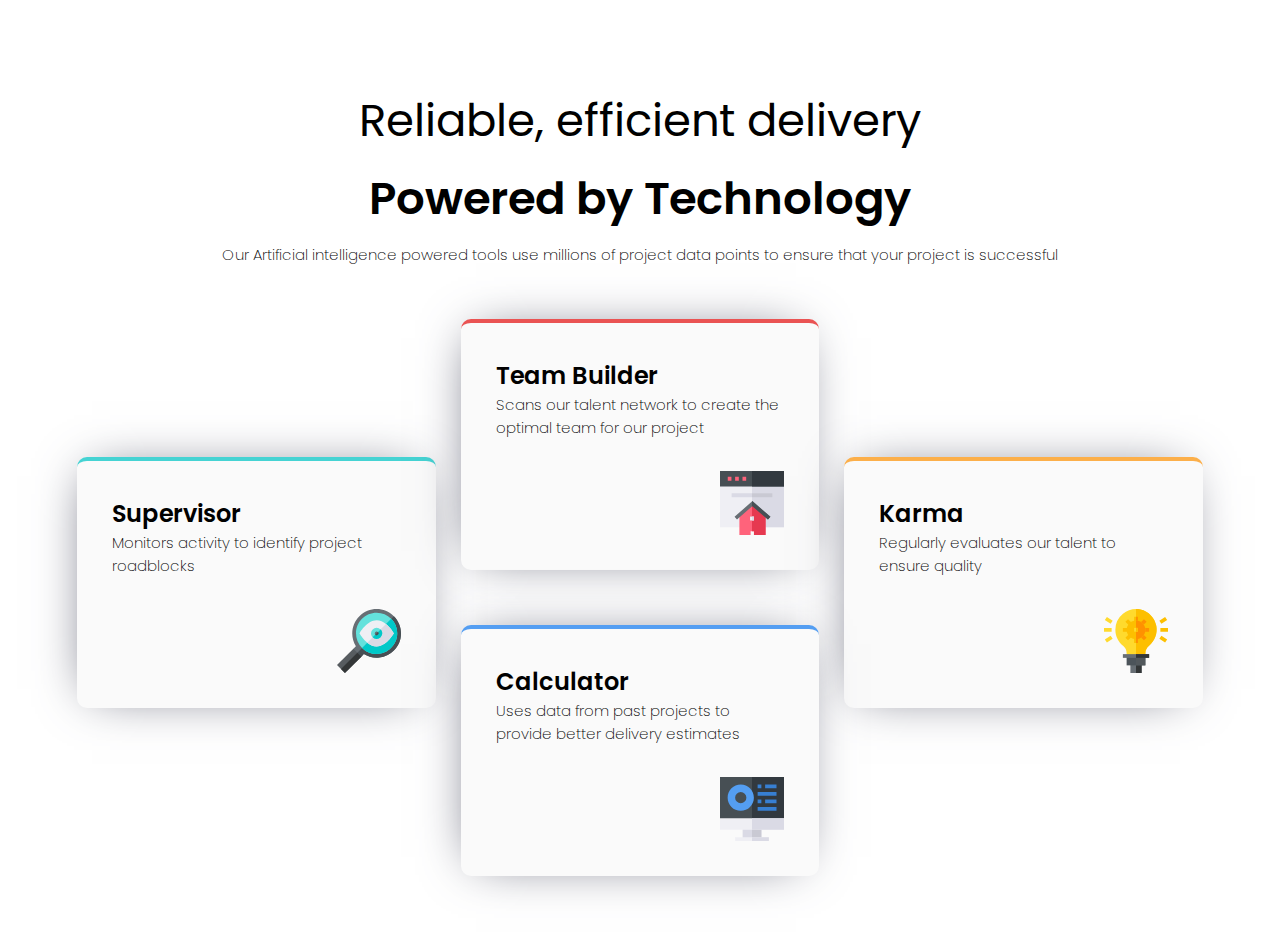
==== index.html @ 17b29aa9 "Remake the file structure" ====
<!DOCTYPE html>
<html lang="en">
<head>
    <meta charset="UTF-8">
    <meta name="viewport" content="width=device-width, initial-scale=1.0">
    <title>Document</title>
    <link rel="stylesheet" href="Scss/main.css">
    <!-- Import the corresponding Google font family  (Poppins) -->
    <link rel="preconnect" href="https://fonts.googleapis.com">
    <link rel="preconnect" href="https://fonts.gstatic.com" crossorigin>
    <link href="https://fonts.googleapis.com/css2?family=Poppins:wght@200;400;600&display=swap" rel="stylesheet">
</head>
<body>
    <header>
        <p class="header__text header__text--weight-400 header__text--medium-font">Reliable, efficient delivery</p>
        <p class="header__text header__text--weight-600 header__text--medium-font">Powered by Technology</p>
        <p class="header__text header__text--weight-200">Our Artificial intelligence powered tools use millions of project data points to ensure that your project is successful</p>
    </header>
    <main>
        <section class="card card--border-Cyan">
            <div class="card__title">Supervisor</div>
            <p class="card__text">Monitors activity to identify project roadblocks</p>
            <svg class="card__icon" xmlns="http://www.w3.org/2000/svg" width="64" height="64"><g fill="none"><path fill="#676E74" d="M56.842 7.158c-9.526-9.563-24.902-9.525-34.428 0-8.025 8.026-9.45 20.44-3.525 30.003l-2.513 2.55-1.356 6.144 4.214 4.214 5.093-2.408 2.512-2.55a24.254 24.254 0 0030.003-3.525c9.563-9.526 9.525-24.902 0-34.428z"/><path fill="#474F54" d="M24.327 47.661l2.512-2.55a24.254 24.254 0 0030.003-3.525c9.563-9.526 9.525-24.902 0-34.428l-40.26 40.26 2.652 2.651 5.093-2.408z"/><path fill="#64E1DC" d="M54.213 9.787a20.56 20.56 0 00-14.585-6.041C28.236 3.746 19 12.98 19 24.372a20.564 20.564 0 006.041 14.586 20.564 20.564 0 0014.586 6.04c11.392 0 20.626-9.234 20.626-20.626a20.56 20.56 0 00-6.041-14.585z"/><path fill="#00C8C8" d="M60.254 24.372a20.56 20.56 0 00-6.041-14.585l-29.17 29.17A20.564 20.564 0 0039.627 45c11.392 0 20.626-9.235 20.626-20.627z"/><path fill="#EFEFF4" d="M56.239 23.41c-.184-.307-2.98-4.914-7.281-8.368-2.63-2.113-5.822-3.796-9.33-3.796-9.242 0-16.314 11.669-16.61 12.165l-.576.961.575.961c.184.309 2.98 4.916 7.28 8.37 2.631 2.112 5.823 3.795 9.33 3.795 9.243 0 16.315-11.668 16.612-12.165l.574-.96-.574-.962z"/><path fill="#DADAE5" d="M56.239 25.333l.574-.96-.574-.962c-.184-.308-2.98-4.915-7.281-8.369l-18.66 18.66c2.63 2.113 5.822 3.796 9.33 3.796 9.242 0 16.314-11.668 16.61-12.165z"/><path fill="#64E1DC" d="M43.604 20.396a5.607 5.607 0 00-3.976-1.65 5.632 5.632 0 00-5.626 5.626c0 1.551.631 2.958 1.65 3.976a5.609 5.609 0 003.976 1.65 5.632 5.632 0 005.625-5.626c0-1.55-.63-2.957-1.649-3.976z"/><path fill="#00C8C8" d="M45.253 24.372c0-1.55-.63-2.957-1.649-3.976l-7.952 7.952a5.608 5.608 0 003.976 1.65 5.632 5.632 0 005.625-5.626z"/><path fill="#676E74" d="M40.954 23.046a1.876 1.876 0 10-1.326 3.2 1.876 1.876 0 001.326-3.2z"/><path fill="#474F54" d="M41.503 24.372c0-.517-.21-.986-.55-1.326l-2.65 2.652a1.876 1.876 0 003.2-1.326z"/><path fill="#575C60" d="M20.333 43.667l-3.957-3.957L0 56.049l3.975 3.976L7.951 64l16.376-16.339z"/><path fill="#333637" d="M24.327 47.661l-3.994-3.994L3.975 60.025 7.951 64z"/></g></svg>
        </section>
        <section class="card card--border-Red">
            <div class="card__title">Team Builder</div>
            <p class="card__text">Scans our talent network to create the optimal team for our project</p>
            <svg class="card__icon" xmlns="http://www.w3.org/2000/svg" width="64" height="64"><g fill="none"><path fill="#EFEFF4" d="M64 14.454v41.788H0V14.454l3.75-3.787h56.5z"/><path fill="#DADAE5" d="M64 14.454v41.788H32V10.667h28.25z"/><path fill="#474F54" d="M0 0h64v15.515H0z"/><path fill="#32393F" d="M32 0h32v15.515H32z"/><g fill="#FF637B"><path d="M7.758 5.818h3.685v3.879H7.758zM15.128 5.818h3.685v3.879h-3.685zM22.497 5.818h3.685v3.879h-3.685z"/></g><path fill="#FF637B" d="M45.576 42.245V64H34.355v-3.71h-3.74V64H19.394V42.245l11.37-9.275h3.105z"/><path fill="#DADAE5" d="M11.636 22.303h41.697v3.879H11.636z"/><path fill="#C9C9D3" d="M32 22.303h20.364v3.879H32z"/><path fill="#E63950" d="M45.576 42.245V64H33.939v-3.71H32V32.97h1.435z"/><path fill="#EFEFF4" d="M30.061 45.576h3.878v3.879h-3.878z"/><path fill="#DADAE5" d="M32 45.576h1.939v3.879H32z"/><path fill="#676E74" d="M50.424 45.779l-2.452 2.706-15.487-13.526-15.488 13.526-2.452-2.706 17.94-15.718z"/><path fill="#474F54" d="M32 30.061l18.424 15.718-2.518 2.706L32 34.959z"/></g></svg>
        </section>
        <section class="card card--border-Orange">
            <div class="card__title">Karma</div>
            <p class="card__text">Regularly evaluates our talent to ensure quality</p>
            <svg class="card__icon" xmlns="http://www.w3.org/2000/svg" width="64" height="64"><g fill="none"><path fill="#676E74" d="M26.375 52.625h11.25V64h-11.25z"/><path fill="#333637" d="M32 52.625h5.625V64H32z"/><path fill="#4C545A" d="M22.625 47h18.75v9.375h-18.75z"/><path fill="#52585C" d="M32 47h9.375v9.375H32z"/><path fill="#FFDA2D" d="M45.012 36.725c-2.325 1.913-3.637 4.612-3.637 7.425V47h-18.75v-2.85c0-2.85-1.238-5.512-3.3-7.125-5.062-3.938-7.95-9.862-7.95-16.275a20.585 20.585 0 017.613-16.013C22.7 1.737 27.238 0 32 0c1.462 0 2.962.15 4.425.45 8.1 1.688 14.475 8.45 15.9 16.663 1.275 7.5-1.425 14.85-7.313 19.612z"/><path fill="#FDBF00" d="M45.012 36.725c-2.325 1.913-3.637 4.612-3.637 7.425V47H32V0c1.462 0 2.962.15 4.425.45 8.1 1.688 14.475 8.45 15.9 16.663 1.275 7.5-1.425 14.85-7.313 19.612z"/><path fill="#676E74" d="M18.875 45.125h26.25v3.75h-26.25z"/><path fill="#FF9100" d="M39.956 10.143l2.651 2.651-3.979 3.978-2.651-2.651z"/><path fill="#FDBF00" d="M25.372 24.727l2.651 2.651-3.979 3.979-2.651-2.651zM30.125 28.25h3.75v5.625h-3.75z"/><path fill="#FF9100" d="M38.628 24.727l3.979 3.979-2.651 2.651-3.979-3.979zM39.5 18.875h5.625v3.75H39.5z"/><path fill="#FDBF00" d="M24.044 10.143l3.979 3.979-2.651 2.65-3.979-3.978zM18.875 18.875H24.5v3.75h-5.625zM30.125 7.625h3.75v5.625h-3.75z"/><g fill="#FFDA2D"><path d="M0 18.875h7.625v3.75H0zM6.585 14.81l-5.75-3.75 2.08-3.12 5.75 3.75zM2.915 33.56l-2.08-3.12 5.75-3.75 2.08 3.12z"/></g><path fill="#FDBF00" d="M56.375 18.875H64v3.75h-7.625zM61.085 33.56l-5.75-3.75 2.08-3.12 5.75 3.75zM57.415 14.81l-2.08-3.12 5.75-3.75 2.08 3.12z"/><path fill="#FF9100" d="M32 7.625h1.875v5.625H32zM32 28.25h1.875v5.625H32z"/><path fill="#333637" d="M32 45.125h13.125v3.75H32z"/><path fill="#FDBF00" d="M32 11.375c-5.175 0-9.375 4.2-9.375 9.375s4.2 9.375 9.375 9.375 9.375-4.2 9.375-9.375-4.2-9.375-9.375-9.375z"/><path fill="#FF9100" d="M32 30.125v-18.75c5.175 0 9.375 4.2 9.375 9.375s-4.2 9.375-9.375 9.375z"/><path fill="#FFDA2D" d="M30.125 18.875h3.75v3.75h-3.75z"/><path fill="#FDBF00" d="M32 18.875h1.875v3.75H32z"/></g></svg>
        </section>
        <section class="card card--border-Blue">
            <div class="card__title">Calculator</div>
            <p class="card__text">Uses data from past projects to provide better delivery estimates</p>
            <svg class="card__icon" xmlns="http://www.w3.org/2000/svg" width="64" height="64"><g fill="none"><path fill="#474F54" d="M64 0v41.25l-3.75 3.875H3.75L0 41.25V0z"/><path fill="#32393F" d="M64 0v41.25l-3.75 3.875H32V0z"/><path fill="#DADAE5" d="M22.625 50.875h18.75v11.25h-18.75z"/><path fill="#C9C9D3" d="M32 50.875h9.375v11.25H32z"/><path fill="#EFEFF4" d="M0 41.25h64v11.5H0z"/><path fill="#DADAE5" d="M32 41.25h32v11.5H32z"/><path fill="#EFEFF4" d="M15.125 60.25h33.75V64h-33.75z"/><path fill="#DADAE5" d="M32 60.25h16.875V64H32z"/><path fill="#549EF2" d="M20.75 7.5c-7.236 0-13.125 5.889-13.125 13.125S13.514 33.75 20.75 33.75s13.125-5.889 13.125-13.125S27.986 7.5 20.75 7.5zm0 18.75a5.631 5.631 0 01-5.625-5.625A5.631 5.631 0 0120.75 15a5.631 5.631 0 015.625 5.625 5.631 5.631 0 01-5.625 5.625z"/><g fill="#377FD2"><path d="M45.125 7.5H56.5v3.75H45.125zM37.625 7.5h3.75v3.75h-3.75zM45.125 22.5H56.5v3.75H45.125zM37.625 22.5h3.75v3.75h-3.75zM37.625 15H56.5v3.75H37.625zM37.625 30H56.5v3.75H37.625z"/></g></g></svg>
        </section>
    </main>
</body>
</html>
---- Scss/main.css ----
* {
  box-sizing: border-box;
}

body, p {
  margin: 0;
}

body {
  font-family: 'Poppins', sans-serif;
  font-size: 15px;
  padding: clamp(2.5rem, 6vw, 9.5rem);
  background-color: white;
}

header {
  margin-bottom: 3.3rem;
  text-align: center;
}
header .header__text--weight-400 {
  font-weight: 400;
}
header .header__text--weight-600 {
  font-weight: 600;
}
header .header__text--weight-200 {
  font-weight: 200;
}
header > :not(:last-child) {
  margin: 10px;
}
header .header__text--medium-font {
  font-size: clamp(22px, 4.5vw, 45px);
}

main > :not(:last-child) {
  margin-bottom: 30px;
}
main > .card--border-Cyan {
  border-top: solid 4.5px hsl(180, 62%, 55%);
}
main > .card--border-Red {
  border-top: solid 4.5px hsl(0, 78%, 62%);
}
main > .card--border-Orange {
  border-top: solid 4.5px hsl(34, 97%, 64%);
}
main > .card--border-Blue {
  border-top: solid 4.5px hsl(212, 86%, 64%);
}
@media (width > 1240px) {
  main {
    display: grid;
    gap: 25px;
    grid-template-columns: repeat(3, 1fr);
  }
  main > :last-child {
    grid-column: 2/3;
  }
  main > :nth-child(odd) {
    grid-row: span 2;
    height: -moz-fit-content;
    height: fit-content;
    align-self: center;
  }
}

.card {
  padding: 35px;
  background-color: hsl(0, 0%, 98%);
  border-radius: 10px;
  display: flex;
  flex-direction: column;
  box-shadow: -4px 0px 50px -19px hsl(234, 12%, 34%);
}
.card .card__title {
  font-size: 24px;
  font-weight: 600;
}
.card .card__text {
  margin-bottom: 32px;
  font-weight: 200;
}
.card .card__icon {
  align-self: flex-end;
}/*# sourceMappingURL=main.css.map */
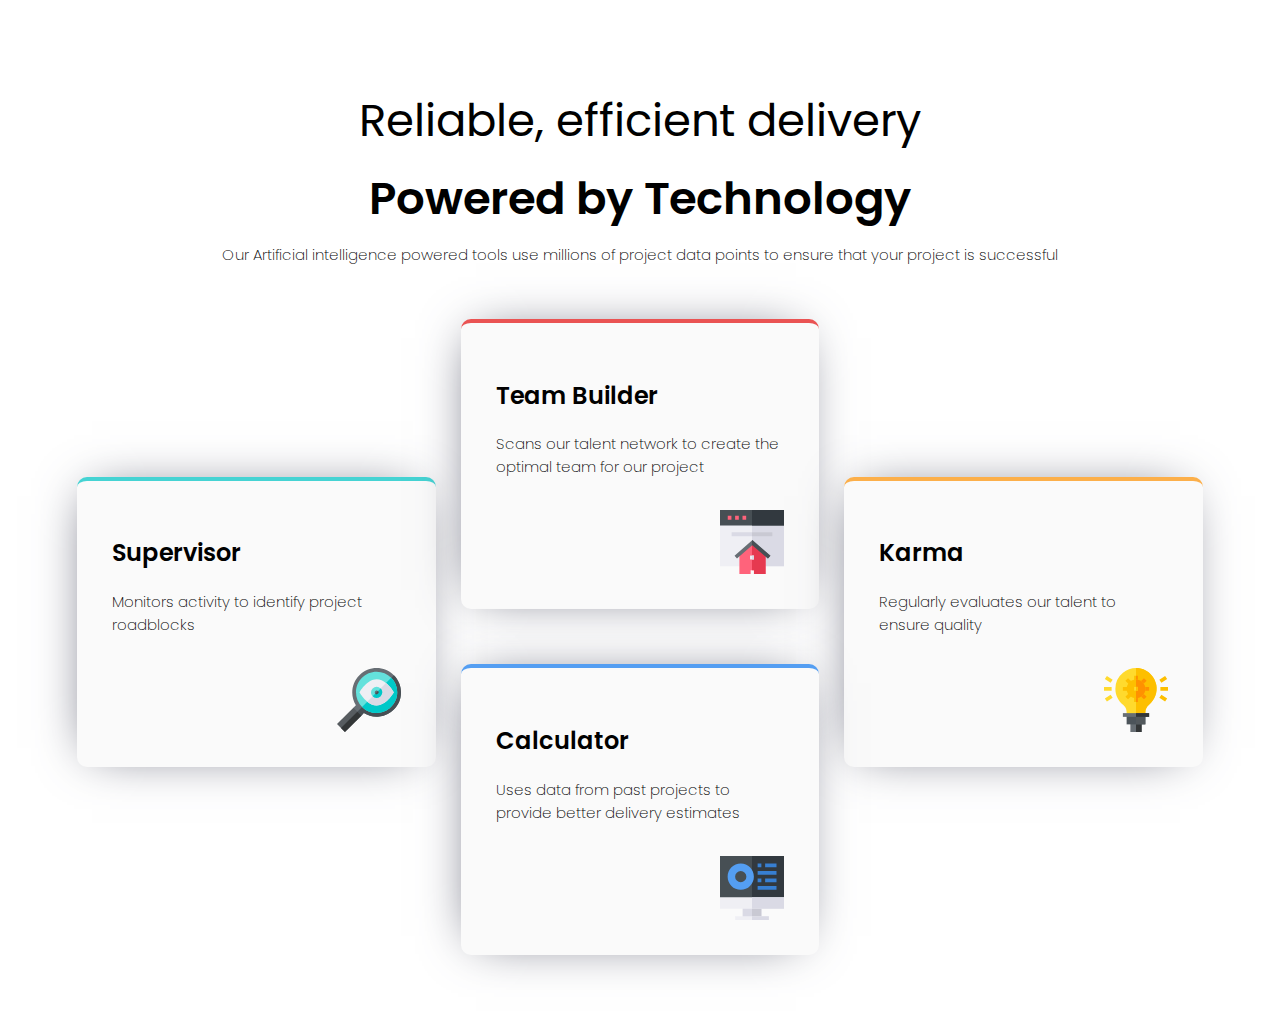
==== commit 18536a8e: "Add suitable header tags" ====
--- a/index.html
+++ b/index.html
@@ -3,7 +3,8 @@
 <head>
     <meta charset="UTF-8">
     <meta name="viewport" content="width=device-width, initial-scale=1.0">
-    <title>Document</title>
+    <title>Four Card Section</title>
+    <link rel="shortcut icon" href="images/favicon-32x32.png" type="image/x-icon">
     <link rel="stylesheet" href="Scss/main.css">
     <!-- Import the corresponding Google font family  (Poppins) -->
     <link rel="preconnect" href="https://fonts.googleapis.com">
@@ -13,27 +14,27 @@
 <body>
     <header>
         <p class="header__text header__text--weight-400 header__text--medium-font">Reliable, efficient delivery</p>
-        <p class="header__text header__text--weight-600 header__text--medium-font">Powered by Technology</p>
+        <h1 class="header__text header__text--weight-600 header__text--medium-font">Powered by Technology</h1>
         <p class="header__text header__text--weight-200">Our Artificial intelligence powered tools use millions of project data points to ensure that your project is successful</p>
     </header>
     <main>
         <section class="card card--border-Cyan">
-            <div class="card__title">Supervisor</div>
+            <h2 class="card__title">Supervisor</h2>
             <p class="card__text">Monitors activity to identify project roadblocks</p>
             <svg class="card__icon" xmlns="http://www.w3.org/2000/svg" width="64" height="64"><g fill="none"><path fill="#676E74" d="M56.842 7.158c-9.526-9.563-24.902-9.525-34.428 0-8.025 8.026-9.45 20.44-3.525 30.003l-2.513 2.55-1.356 6.144 4.214 4.214 5.093-2.408 2.512-2.55a24.254 24.254 0 0030.003-3.525c9.563-9.526 9.525-24.902 0-34.428z"/><path fill="#474F54" d="M24.327 47.661l2.512-2.55a24.254 24.254 0 0030.003-3.525c9.563-9.526 9.525-24.902 0-34.428l-40.26 40.26 2.652 2.651 5.093-2.408z"/><path fill="#64E1DC" d="M54.213 9.787a20.56 20.56 0 00-14.585-6.041C28.236 3.746 19 12.98 19 24.372a20.564 20.564 0 006.041 14.586 20.564 20.564 0 0014.586 6.04c11.392 0 20.626-9.234 20.626-20.626a20.56 20.56 0 00-6.041-14.585z"/><path fill="#00C8C8" d="M60.254 24.372a20.56 20.56 0 00-6.041-14.585l-29.17 29.17A20.564 20.564 0 0039.627 45c11.392 0 20.626-9.235 20.626-20.627z"/><path fill="#EFEFF4" d="M56.239 23.41c-.184-.307-2.98-4.914-7.281-8.368-2.63-2.113-5.822-3.796-9.33-3.796-9.242 0-16.314 11.669-16.61 12.165l-.576.961.575.961c.184.309 2.98 4.916 7.28 8.37 2.631 2.112 5.823 3.795 9.33 3.795 9.243 0 16.315-11.668 16.612-12.165l.574-.96-.574-.962z"/><path fill="#DADAE5" d="M56.239 25.333l.574-.96-.574-.962c-.184-.308-2.98-4.915-7.281-8.369l-18.66 18.66c2.63 2.113 5.822 3.796 9.33 3.796 9.242 0 16.314-11.668 16.61-12.165z"/><path fill="#64E1DC" d="M43.604 20.396a5.607 5.607 0 00-3.976-1.65 5.632 5.632 0 00-5.626 5.626c0 1.551.631 2.958 1.65 3.976a5.609 5.609 0 003.976 1.65 5.632 5.632 0 005.625-5.626c0-1.55-.63-2.957-1.649-3.976z"/><path fill="#00C8C8" d="M45.253 24.372c0-1.55-.63-2.957-1.649-3.976l-7.952 7.952a5.608 5.608 0 003.976 1.65 5.632 5.632 0 005.625-5.626z"/><path fill="#676E74" d="M40.954 23.046a1.876 1.876 0 10-1.326 3.2 1.876 1.876 0 001.326-3.2z"/><path fill="#474F54" d="M41.503 24.372c0-.517-.21-.986-.55-1.326l-2.65 2.652a1.876 1.876 0 003.2-1.326z"/><path fill="#575C60" d="M20.333 43.667l-3.957-3.957L0 56.049l3.975 3.976L7.951 64l16.376-16.339z"/><path fill="#333637" d="M24.327 47.661l-3.994-3.994L3.975 60.025 7.951 64z"/></g></svg>
         </section>
         <section class="card card--border-Red">
-            <div class="card__title">Team Builder</div>
+            <h2 class="card__title">Team Builder</h2>
             <p class="card__text">Scans our talent network to create the optimal team for our project</p>
             <svg class="card__icon" xmlns="http://www.w3.org/2000/svg" width="64" height="64"><g fill="none"><path fill="#EFEFF4" d="M64 14.454v41.788H0V14.454l3.75-3.787h56.5z"/><path fill="#DADAE5" d="M64 14.454v41.788H32V10.667h28.25z"/><path fill="#474F54" d="M0 0h64v15.515H0z"/><path fill="#32393F" d="M32 0h32v15.515H32z"/><g fill="#FF637B"><path d="M7.758 5.818h3.685v3.879H7.758zM15.128 5.818h3.685v3.879h-3.685zM22.497 5.818h3.685v3.879h-3.685z"/></g><path fill="#FF637B" d="M45.576 42.245V64H34.355v-3.71h-3.74V64H19.394V42.245l11.37-9.275h3.105z"/><path fill="#DADAE5" d="M11.636 22.303h41.697v3.879H11.636z"/><path fill="#C9C9D3" d="M32 22.303h20.364v3.879H32z"/><path fill="#E63950" d="M45.576 42.245V64H33.939v-3.71H32V32.97h1.435z"/><path fill="#EFEFF4" d="M30.061 45.576h3.878v3.879h-3.878z"/><path fill="#DADAE5" d="M32 45.576h1.939v3.879H32z"/><path fill="#676E74" d="M50.424 45.779l-2.452 2.706-15.487-13.526-15.488 13.526-2.452-2.706 17.94-15.718z"/><path fill="#474F54" d="M32 30.061l18.424 15.718-2.518 2.706L32 34.959z"/></g></svg>
         </section>
         <section class="card card--border-Orange">
-            <div class="card__title">Karma</div>
+            <h2 class="card__title">Karma</h2>
             <p class="card__text">Regularly evaluates our talent to ensure quality</p>
             <svg class="card__icon" xmlns="http://www.w3.org/2000/svg" width="64" height="64"><g fill="none"><path fill="#676E74" d="M26.375 52.625h11.25V64h-11.25z"/><path fill="#333637" d="M32 52.625h5.625V64H32z"/><path fill="#4C545A" d="M22.625 47h18.75v9.375h-18.75z"/><path fill="#52585C" d="M32 47h9.375v9.375H32z"/><path fill="#FFDA2D" d="M45.012 36.725c-2.325 1.913-3.637 4.612-3.637 7.425V47h-18.75v-2.85c0-2.85-1.238-5.512-3.3-7.125-5.062-3.938-7.95-9.862-7.95-16.275a20.585 20.585 0 017.613-16.013C22.7 1.737 27.238 0 32 0c1.462 0 2.962.15 4.425.45 8.1 1.688 14.475 8.45 15.9 16.663 1.275 7.5-1.425 14.85-7.313 19.612z"/><path fill="#FDBF00" d="M45.012 36.725c-2.325 1.913-3.637 4.612-3.637 7.425V47H32V0c1.462 0 2.962.15 4.425.45 8.1 1.688 14.475 8.45 15.9 16.663 1.275 7.5-1.425 14.85-7.313 19.612z"/><path fill="#676E74" d="M18.875 45.125h26.25v3.75h-26.25z"/><path fill="#FF9100" d="M39.956 10.143l2.651 2.651-3.979 3.978-2.651-2.651z"/><path fill="#FDBF00" d="M25.372 24.727l2.651 2.651-3.979 3.979-2.651-2.651zM30.125 28.25h3.75v5.625h-3.75z"/><path fill="#FF9100" d="M38.628 24.727l3.979 3.979-2.651 2.651-3.979-3.979zM39.5 18.875h5.625v3.75H39.5z"/><path fill="#FDBF00" d="M24.044 10.143l3.979 3.979-2.651 2.65-3.979-3.978zM18.875 18.875H24.5v3.75h-5.625zM30.125 7.625h3.75v5.625h-3.75z"/><g fill="#FFDA2D"><path d="M0 18.875h7.625v3.75H0zM6.585 14.81l-5.75-3.75 2.08-3.12 5.75 3.75zM2.915 33.56l-2.08-3.12 5.75-3.75 2.08 3.12z"/></g><path fill="#FDBF00" d="M56.375 18.875H64v3.75h-7.625zM61.085 33.56l-5.75-3.75 2.08-3.12 5.75 3.75zM57.415 14.81l-2.08-3.12 5.75-3.75 2.08 3.12z"/><path fill="#FF9100" d="M32 7.625h1.875v5.625H32zM32 28.25h1.875v5.625H32z"/><path fill="#333637" d="M32 45.125h13.125v3.75H32z"/><path fill="#FDBF00" d="M32 11.375c-5.175 0-9.375 4.2-9.375 9.375s4.2 9.375 9.375 9.375 9.375-4.2 9.375-9.375-4.2-9.375-9.375-9.375z"/><path fill="#FF9100" d="M32 30.125v-18.75c5.175 0 9.375 4.2 9.375 9.375s-4.2 9.375-9.375 9.375z"/><path fill="#FFDA2D" d="M30.125 18.875h3.75v3.75h-3.75z"/><path fill="#FDBF00" d="M32 18.875h1.875v3.75H32z"/></g></svg>
         </section>
         <section class="card card--border-Blue">
-            <div class="card__title">Calculator</div>
+            <h2 class="card__title">Calculator</h2>
             <p class="card__text">Uses data from past projects to provide better delivery estimates</p>
             <svg class="card__icon" xmlns="http://www.w3.org/2000/svg" width="64" height="64"><g fill="none"><path fill="#474F54" d="M64 0v41.25l-3.75 3.875H3.75L0 41.25V0z"/><path fill="#32393F" d="M64 0v41.25l-3.75 3.875H32V0z"/><path fill="#DADAE5" d="M22.625 50.875h18.75v11.25h-18.75z"/><path fill="#C9C9D3" d="M32 50.875h9.375v11.25H32z"/><path fill="#EFEFF4" d="M0 41.25h64v11.5H0z"/><path fill="#DADAE5" d="M32 41.25h32v11.5H32z"/><path fill="#EFEFF4" d="M15.125 60.25h33.75V64h-33.75z"/><path fill="#DADAE5" d="M32 60.25h16.875V64H32z"/><path fill="#549EF2" d="M20.75 7.5c-7.236 0-13.125 5.889-13.125 13.125S13.514 33.75 20.75 33.75s13.125-5.889 13.125-13.125S27.986 7.5 20.75 7.5zm0 18.75a5.631 5.631 0 01-5.625-5.625A5.631 5.631 0 0120.75 15a5.631 5.631 0 015.625 5.625 5.631 5.631 0 01-5.625 5.625z"/><g fill="#377FD2"><path d="M45.125 7.5H56.5v3.75H45.125zM37.625 7.5h3.75v3.75h-3.75zM45.125 22.5H56.5v3.75H45.125zM37.625 22.5h3.75v3.75h-3.75zM37.625 15H56.5v3.75H37.625zM37.625 30H56.5v3.75H37.625z"/></g></g></svg>
         </section>
